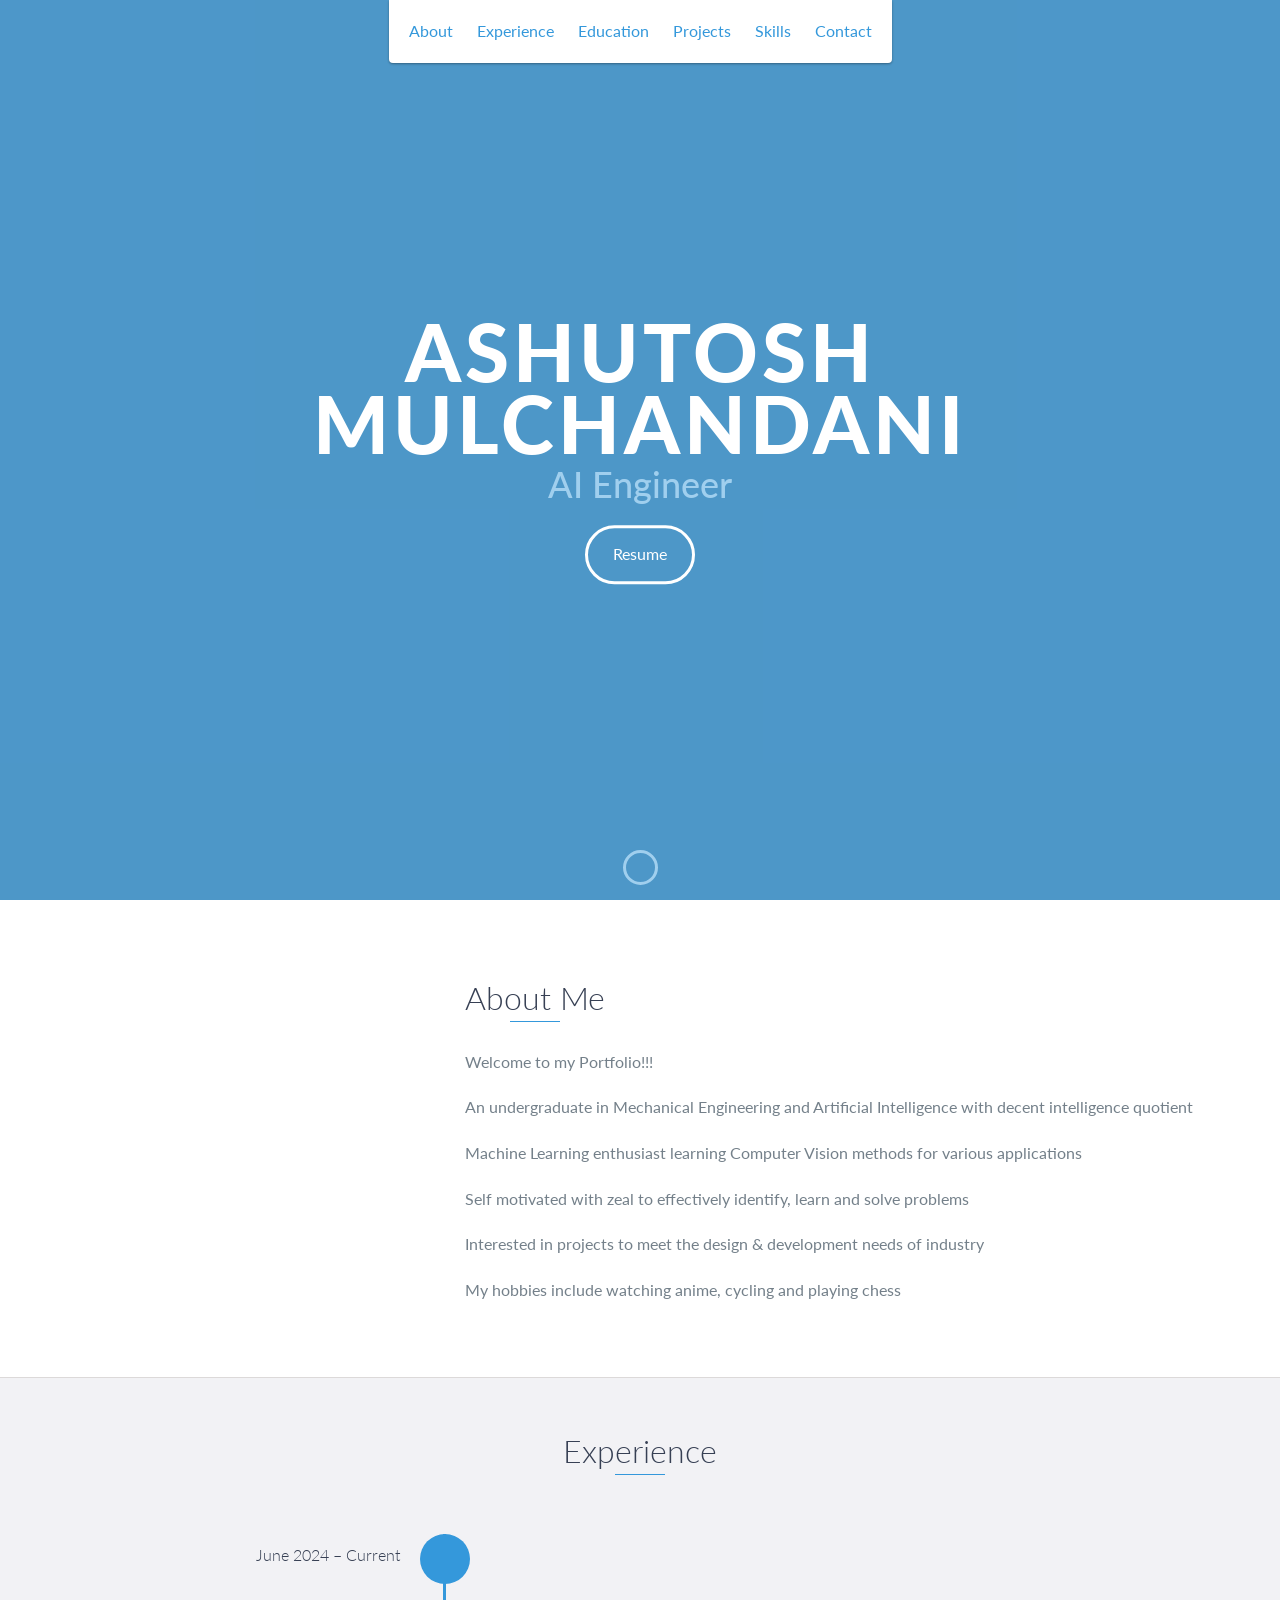
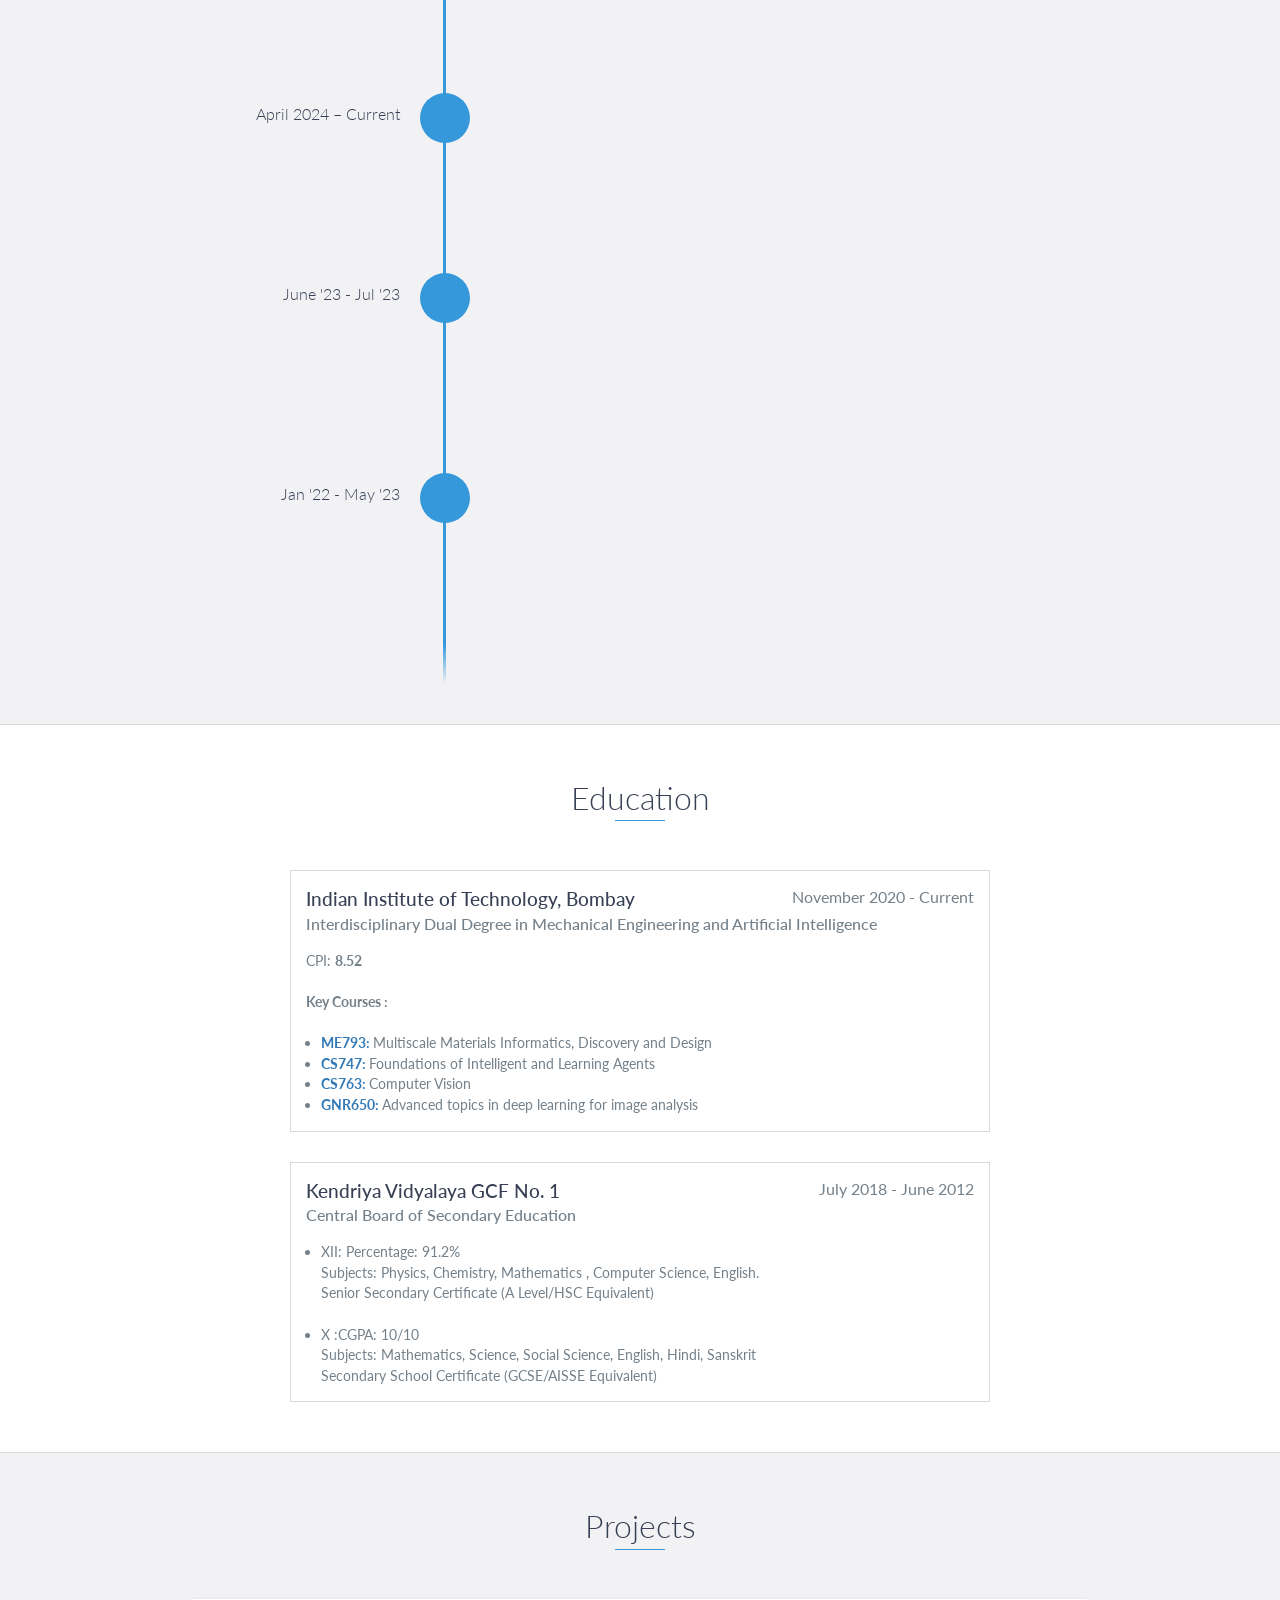
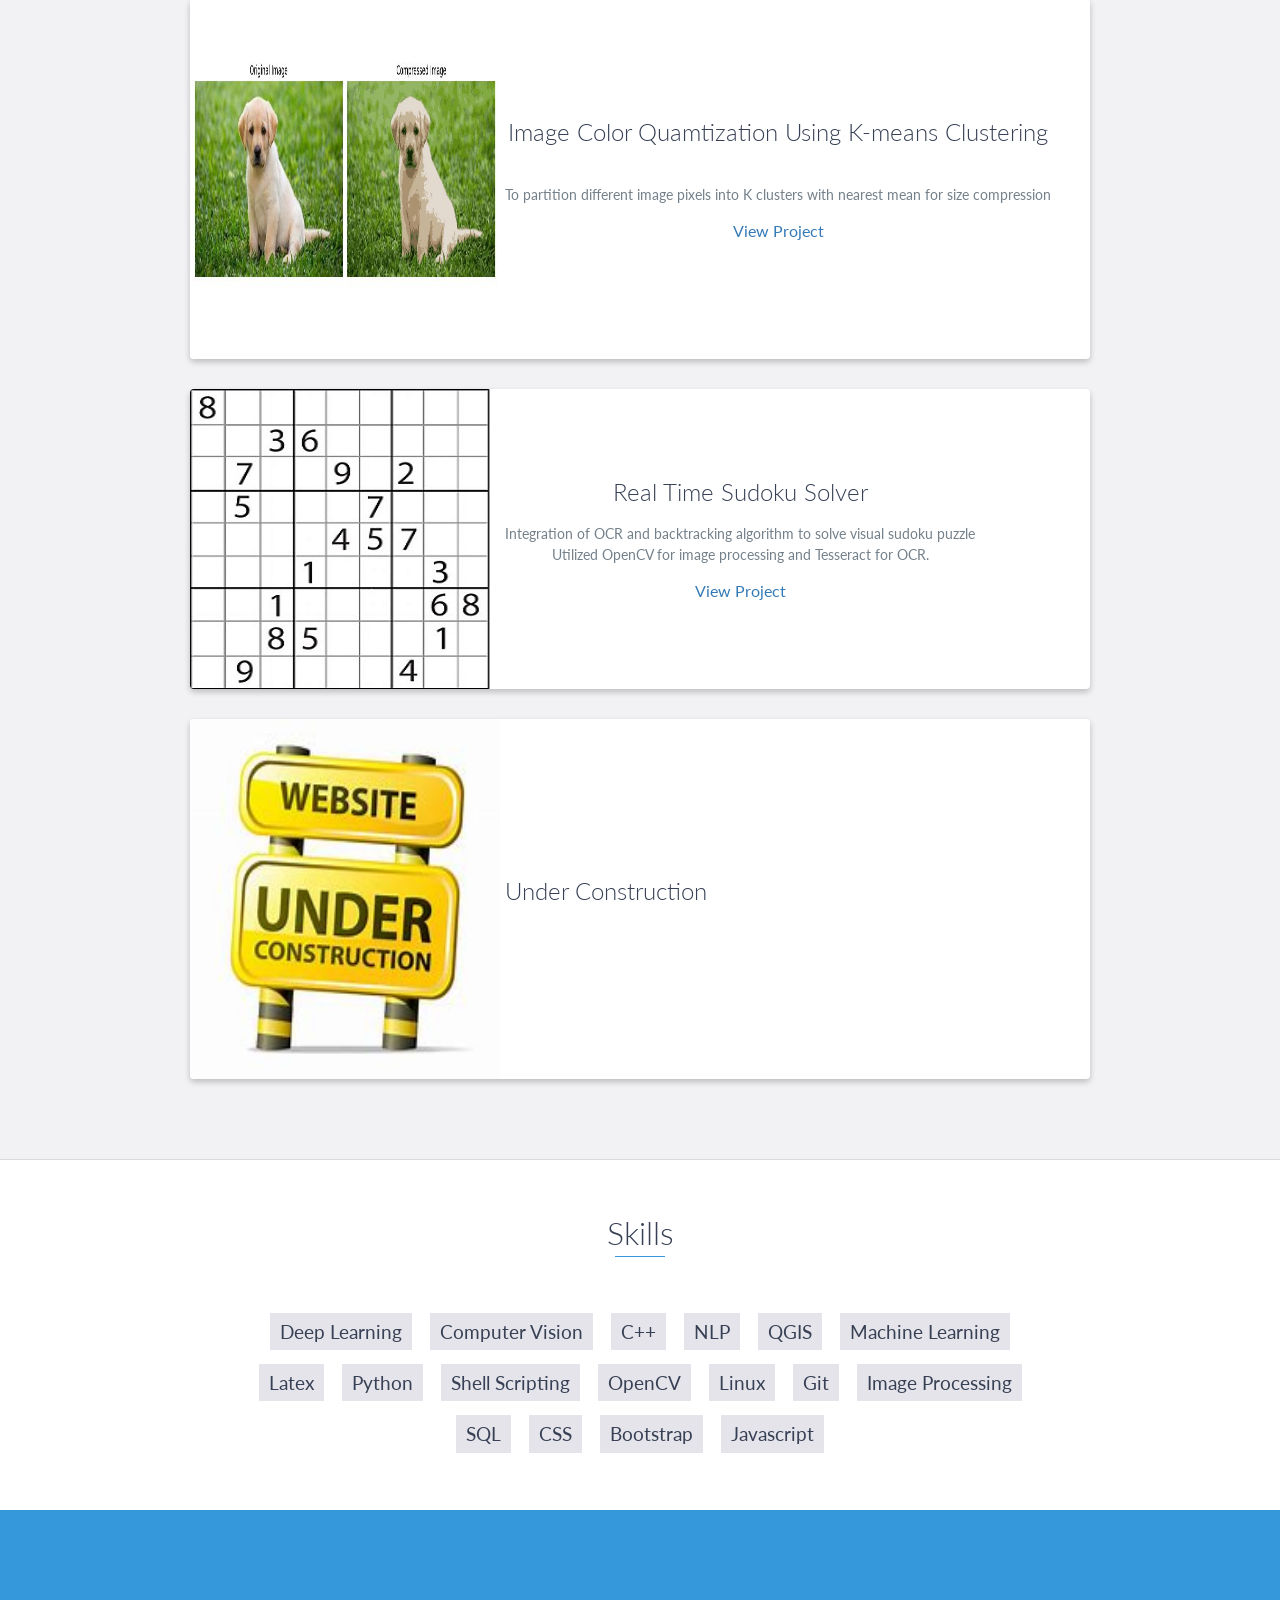
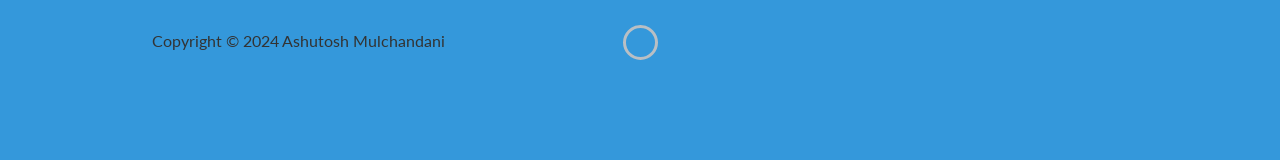
==== index.html @ a90f4eb0 "Updated profile template, added everything except projects" ====
<!DOCTYPE html>
<html class="no-js" lang="en">

<head>
    <meta charset="utf-8">
    <meta http-equiv="X-UA-Compatible" content="IE=edge">
    <meta name="viewport" content="width=device-width, initial-scale=1">
    <title>Ashutosh Mulchandan Portfolio</title>
	<link rel="shortcut icon" href="favicon.ico" type="image/x-icon">
	<link rel="icon" href="favicon.ico" type="image/x-icon">
    <link href="https://fonts.googleapis.com/css?family=Lato:300,400,700,900" rel="stylesheet">
    <link rel="stylesheet" href="libs/font-awesome/css/font-awesome.min.css">
	<link rel="stylesheet" href="https://unpkg.com/aos@next/dist/aos.css" />
    <link href="css/bootstrap.min.css" rel="stylesheet">
    <link href="css/styles.css" rel="stylesheet">
</head>

<body>
    <div id="mobile-menu-open" class="shadow-large">
        <i class="fa fa-bars" aria-hidden="true"></i>
    </div>
    <!-- End #mobile-menu-toggle -->
    <header>
        <div id="mobile-menu-close">
            <span>Close</span> <i class="fa fa-times" aria-hidden="true"></i>
        </div>
        <ul id="menu" class="shadow">
            <li>
                <a href="#about">About</a>
            </li>
            <li>
                <a href="#experience">Experience</a>
            </li>
            <li>
                <a href="#education">Education</a>
            </li>
            <li>
                <a href="#projects">Projects</a>
            </li>
            <li>
                <a href="#skills">Skills</a>
            </li>
            <li>
                <a href="#contact">Contact</a>
            </li>
        </ul>
    </header>
    <!-- End header -->

    <div id="lead">
        <div id="lead-content">
            <h1>Ashutosh<br>Mulchandani</h1>
            <h2>AI Engineer</h2>
            <a href="https://drive.google.com/file/d/1kAYxnzV7sV2OvKsxHO2WtuhXfaafy2a4/view?usp=drive_link" class="btn-rounded-white">Resume</a>
        </div>
        <!-- End #lead-content -->

        <div id="lead-overlay"></div>

        <div id="lead-down">
            <span>
                <i class="fa fa-chevron-down" aria-hidden="true"></i>
            </span>
        </div>
        <!-- End #lead-down -->
    </div>
    <!-- End #lead -->

    <div id="about">
        <div class="container">
            <!--div class="row"-->
				<div class="col-md-4" data-aos="flip-up" data-aos-duration="1500" >
					<img src="images/mypic.png" class="profile-pic" />
				</div>

				<div class="col-md-8">
					<h2  class="heading" data-aos="fade-right" data-aos-duration="1500">About Me</h2>
					<p data-aos="fade-left" data-aos-duration="1500">
            Welcome to my Portfolio!!! <br>
                <br>
						An undergraduate in Mechanical Engineering and Artificial Intelligence with decent intelligence quotient<br>
                <br>
						Machine Learning enthusiast learning Computer Vision methods for various applications <br>
                <br>
						Self motivated with zeal to effectively identify, learn and solve problems<br>
                <br>
						Interested in projects to meet the design & development needs of industry<br>
                <br>
                        My hobbies include watching anime, cycling and playing chess<br>        
					</p>
				</div>
			<!--/div-->
        </div>
    </div>
    <!-- End #about -->

    <div id="experience" class="background-alt">
        


        <h2 class="heading">Experience</h2>
        <div id="experience-timeline">
            <div data-aos="flip-down" data-aos-duration="1500" data-date="June 2024 – Current">
                <h3>IIT Bombay</h3>
                <h4>Research Assistant</h4>
                <p>
                    Institute Research Assistant to assist in edge research activities at IIT Bombay.
    
                    </p>
            </div>
  	     
         
            <div data-aos="flip-up" data-aos-duration="1500" data-date="April 2024 – Current">
                <h3>Terrastack</h3>
                <h4>Software Engineer</h4>
                <p>
                   - Developing software solutions for detection of crop presence and patterns using satellite imagery<br>
                   - Applying advanced data analytics and machine learning to enhance agricultural forecasting<br>
  			   </p>
            </div>
        
            

            <div data-aos="flip-up" data-aos-duration="1500" data-date="June '23 - Jul '23">
                <h3>Tata Steel</h3>
                <h4>Software Internship</h4>
                <p>
                    - Conducted research on real-time object detection models for PPE kit detection<br>
                    - Enhanced detection accuracy and speed on edge devices<br>
                    - Developed a user-friendly interface for real-time detection display<br>
                </p>
            </div>
            

            <div data-aos="flip-up" data-aos-duration="1500" data-date="Jan '22 - May '23">
                <h3>Team SHUNYA, IIT Bombay</h3>
                <h4>Automation Engineer</h4>
                <p>
                    - Secured 2nd position in US Solar Decathlon Competition 2023<br>
                    - Integrated IoT network for monitoring and controlling sensing units using Home Assistant<br>
                    - Developed automation systems to reduce hot water loss by 90%
                </p>
            </div>

        </div>
    </div>
    <!-- End #experience -->

    <div id="education">
        <h2 class="heading">Education</h2>
        <div data-aos="zoom-in-up" data-aos-duration="1500" class="education-block">
            <h3>Indian Institute of Technology, Bombay</h3>
            <span class="education-date">November 2020 - Current</span>
            <h4>Interdisciplinary Dual Degree in Mechanical Engineering and Artificial Intelligence</h4>
            <p>
                CPI: <strong>8.52</strong><br><br>
                <strong> Key Courses :</strong> <br><br>
                <ul>
                    <li>
                        <strong><a href="https://github.com/Scriea/ME793"> ME793: </a> </strong>    Multiscale Materials Informatics, Discovery and Design 
                        
                    </li>

                    <li>
                        <strong><a href="https://github.com/Scriea/CS747-ReinforcementLearning">CS747: </a> </strong>   Foundations of Intelligent and Learning Agents 
                        
                    </li>
                    <li>
                        <strong> <a href="https://github.com/Scriea/CS763-ComputerVision">CS763: </a></strong>  Computer Vision    
                    </li>

                    <li>
                        <strong> <a href="https://github.com/Scriea/GNR650">GNR650: </a></strong>   Advanced topics in deep learning for image analysis
                        
                    </li>
                    <!-- Add more courses as needed -->
                </ul>
            </p>
        </div>
        


        <div data-aos="zoom-in-up" data-aos-duration="1500" class="education-block">
            <h3>Kendriya Vidyalaya GCF No. 1</h3>
            <span class="education-date">July 2018 - June 2012</span>
            <h4>Central Board of Secondary Education</h4>
            <ul>
                <li>
                    XII: Percentage: 91.2% <br>
					Subjects: Physics, Chemistry, Mathematics , Computer Science, English. <br>
					Senior Secondary Certificate (A Level/HSC Equivalent)<br>
                </li>
                <br>
                <li>
                    X :CGPA: 10/10<br>
					Subjects: Mathematics, Science, Social Science, English, Hindi, Sanskrit<br>
					Secondary School Certificate (GCSE/AISSE Equivalent)<br>
                </li>
            </ul>
        </div>
        <!-- End .education-block -->
    </div>
    <!-- End #education -->

    <div id="projects" class="background-alt">
        <h2 class="heading">Projects</h2>
        <div class="container">
        <div class="row">
        
                
				<div data-aos="fade-left" data-aos-duration="1500" class="project shadow-large">
                    <div class="project-image">
                        <img src="images/Kmeans.png" style="width: 310px; height: 360px;" />
                    </div>

                    <div class="project-info">
                        <h3>Image Color Quamtization Using K-means Clustering</h3>
                        <p>
                          <br> To partition different image pixels into K clusters with nearest mean for size compression
                          </p>
                        <a href="https://github.com/Scriea/Mini-Projects/tree/main/Image_Compression_KMeans">View Project</a>
                    </div>
                    <!-- End .project-info -->
                </div>
                <!-- End .project -->

				<div data-aos="fade-right" data-aos-duration="1500" class="project shadow-large">
                    <div class="project-image">
                        <img src="images/sudoku.jpg" />
                    </div>

                    <div class="project-info">
                        <h3>Real Time Sudoku Solver</h3>
                        <p>
							Integration of OCR and backtracking algorithm to solve visual sudoku puzzle<br>
                            Utilized OpenCV for image processing and Tesseract for OCR.<br>
						</p>
                        <a href="https://github.com/Scriea/Mini-Projects/tree/main/Sudoku_Solver">View Project</a>
                    </div> 
                </div>
                <!-- End .project -->

                <div data-aos="fade-left" data-aos-duration="1500" class="project shadow-large">
                    <div class="project-image">
                        <img src="images/under_constructin.jpeg" style="width: 310px; height: 360px;" />
                    </div>

                    <div class="project-info">
                        <h3>Under Construction</h3>
                        
                    </div>
                    <!-- End .project-info -->
                </div>
                <!-- End .project -->



            </div>
        </div>
    </div>
    <!-- End #projects -->

    <div id="skills">
        <h2 class="heading">Skills</h2>
        <ul>
            <li data-aos="fade-down" data-aos-duration="1500">Deep Learning</li>
            <li data-aos="zoom-in-left" data-aos-duration="1500">Computer Vision</li>
            <li data-aos="zoom-out-right" data-aos-duration="1500">C++</li>
            <li data-aos="zoom-in" data-aos-duration="1500">NLP</li>
            <li data-aos="zoom-out-left" data-aos-duration="1500">QGIS</li>
            <li data-aos="zoom-out-up" data-aos-duration="1500">Machine Learning</li>
            <li data-aos="zoom-out-down" data-aos-duration="1500">Latex</li>
            <li data-aos="zoom-in-left" data-aos-duration="1500">Python</li>
            <li data-aos="fade-right" data-aos-duration="1500">Shell Scripting</li>
            <li data-aos="fade-up-left" data-aos-duration="1500">OpenCV</li>
            <li data-aos="zoom-out-right" data-aos-duration="1500">Linux</li>
            <li data-aos="zoom-out-up" data-aos-duration="1500">Git</li>
            <li data-aos="zoom-in-up" data-aos-duration="1500">Image Processing</li>
            <li data-aos="fade-down-right" data-aos-duration="1500">SQL</li>
            <li data-aos="fade-up-right" data-aos-duration="1500">CSS</li>
            <li data-aos="fade-left" data-aos-duration="1500">Bootstrap</li>
            <li data-aos="fade-down-left" data-aos-duration="1500">Javascript</li>
        </ul>
    </div>
    <!-- End #skills -->

    <div id="contact">
    <footer>
        <div class="container">
            <div class="row">
                <div class="col-sm-5 copyright">
                    <p>
                        Copyright &copy; 2024 Ashutosh Mulchandani
                    </p>
                </div>
                <div class="col-sm-2 top">
                    <span id="to-top">
                        <i class="fa fa-chevron-up" aria-hidden="true"></i>
                    </span>
                </div>
                <div class="col-sm-5 social">
                    <ul>
                        <li>
                            <a href="https://github.com/Scriea" target="_blank"><i class="fa fa-github" aria-hidden="true"></i></a>
                        </li>
                        <li>
                            <a href="https://www.instagram.com/screa_7/" target="_blank"><i class="fa fa-instagram" aria-hidden="true"></i></a>
                        </li>
                        <li>
                            <a href="https://www.linkedin.com/in/ashutoshmulchandani/" target="_blank"><i class="fa fa-linkedin" aria-hidden="true"></i></a>
                        </li>
                        <!-- Removed facebook     -->
                        <!-- <li>
                            <a href="https://www.facebook.com/ashutosh_mulchandani" target="_blank"><i class="fa fa-facebook" aria-hidden="true"></i></a>
                        </li> -->
                        <li>
                            <a href="https://twitter.com/Screa__" target="_blank"><i class="fa fa-twitter" aria-hidden="true"></i></a>
                        </li>
                    </ul>
                </div>
            </div>
        </div>
    </footer>
    <!-- End footer -->

    <script src="https://ajax.googleapis.com/ajax/libs/jquery/1.12.4/jquery.min.js"></script>
    <script src="js/scripts.min.js"></script>
	<script src="https://unpkg.com/aos@next/dist/aos.js"></script>
	<script>
		AOS.init();
	</script>
</body>

</html>
---- css/styles.css ----
/*!
    Description: This file contains all the styles associated with the page
    that don't come from third party libraries. This file gets compiled using
    Gulp and send to the /css folder which is then loaded on the page.
*/


body{font-family:'Lato', sans-serif;font-size:16px}
body.active{overflow:hidden;z-index:-1}.no-js 
#experience-timeline>div{background:#fff;padding:10px;margin-bottom:10px;border:1px solid #dcd9d9}.no-js 
#experience-timeline>div h3{font-size:1.5em;font-weight:300;color:#374054;display:inline-block;margin:0}.no-js 
#experience-timeline>div h4{font-size:1.2em;font-weight:300;color:#7e8890;margin:0 0 15px 0}.no-js 
#experience-timeline>div p{color:#74808a;font-size:0.9em;margin:0}.no-js 
#experience-timeline:before,.no-js 
#experience-timeline:after{content:none}@keyframes dropHeader{0%{transform:translateY(-100%)}100%{transform:translateY(0)}}header{position:absolute;top:0;left:0;right:0;text-align:center;z-index:10;animation-name:dropHeader;animation-iteration-count:1;animation-timing-function:ease;animation-duration:0.75s}header ul{display:inline-block;background:#fff;text-align:center;padding:10px;margin:0;border-bottom-right-radius:4px;border-bottom-left-radius:4px}header li{display:inline-block}header a{display:block;color:#3498db;padding:10px}header a:hover{color:#217dbb;text-decoration:none;background:#eee;border-radius:4px}header a:focus{color:#3498db;text-decoration:none}header.active{display:block}header.sticky{position:fixed;z-index:999}#menu.active{display:block}#mobile-menu-open{display:none;cursor:pointer;position:fixed;right:15px;top:10px;color:#3498db;font-size:1.5em;z-index:20;padding:0 7px;border-radius:4px;background:#fff}
#mobile-menu-close{display:none;text-align:right;width:100%;background:#fff;font-size:1.5em;padding-right:15px;padding-top:10px;cursor:pointer;color:#3498db}
#mobile-menu-close span{font-size:0.5em;text-transform:uppercase}
#mobile-menu-close i{vertical-align:middle}footer{padding:50px 0}.copyright{padding-top:20px}.copyright p{margin:0;color:#74808a}.top{text-align:center}.top span{cursor:pointer;display:block;margin:15px auto 0 auto;width:35px;height:35px;border-radius:50%;border:3px solid #b9bfc4;text-align:center}.top i{color:#74808a}.social{text-align:right}.social ul{margin:5px 0 0 0;padding:0}.social li{display:inline-block;font-size:1.25em;list-style:none}.social a{display:block;color:#74808a;padding:10px}.social a:hover{color:#3498db}.btn-rounded-white{display:inline-block;color:#fff;padding:15px 25px;border:3px solid #fff;border-radius:30px;transition:.5s ease all}.btn-rounded-white:hover{color:#3498db;background:#fff;text-decoration:none}.shadow{box-shadow:0 1px 3px rgba(0,0,0,0.12),0 1px 2px rgba(0,0,0,0.24)}.shadow-large{box-shadow:0 3px 6px rgba(0,0,0,0.08),0 3px 6px rgba(0,0,0,0.15)}.heading{position:relative;display:inline-block;font-size:2em;font-weight:300;margin:0 0 30px 0}.heading:after{position:absolute;content:'';top:100%;height:1px;width:50px;left:0;right:0;margin:0 auto;background:#3498db}.background-alt{background:#f2f2f5}
#lead{position:relative;height:100vh;min-height:500px;max-height:1080px;background:url(../images/lead-bg.jpg);background-size:cover;padding:15px;overflow:hidden}
#lead-content{position:absolute;z-index:10;top:50%;left:50%;transform:translate(-50%, -50%);text-align:center}
#lead-content h1,#lead-content h2{margin:0}
#lead-content h1{color:#fff;font-weight:900;font-size:5em;text-transform:uppercase;letter-spacing:0.05em;line-height:0.9em}
#lead-content h2{color:#a0cfee;font-weight:500;font-size:2.25em;margin-bottom:15px}
#lead-overlay{position:absolute;height:100%;width:100%;top:0;right:0;bottom:0;left:0;background:rgba(33,125,187,0.8);z-index:1}
#lead-down{position:absolute;left:0;right:0;width:100%;text-align:center;z-index:10;bottom:15px;color:#fff}
#lead-down span{cursor:pointer;display:block;margin:0 auto;width:35px;height:35px;border-radius:50%;border:3px solid #a0cfee;text-align:center}
#lead-down i{animation:pulsate 1.5s ease;animation-iteration-count:infinite;padding-top:5px}@keyframes pulsate{0%{transform:scale(1, 1)}50%{transform:scale(1.2, 1.2)}100%{transform:scale(1, 1)}}
#about{padding:75px 15px;border-bottom:1px solid #dcd9d9}#about h2{color:#374054}#about p{color:#74808a;margin:0}
#experience{padding:50px 15px;text-align:center;border-bottom:1px solid #dcd9d9}
#experience h2{color:#374054}#experience-timeline{margin:30px auto 0 auto;position:relative;max-width:1000px}
#experience-timeline:before{position:absolute;content:'';top:0;bottom:0;left:303px;right:auto;height:100%;width:3px;background:#3498db;z-index:0}
#experience-timeline:after{position:absolute;content:'';width:3px;height:40px;background:#3498db;background:linear-gradient(to bottom, #3498db, rgba(52,152,219,0));top:100%;left:303px}.vtimeline-content{margin-left:350px;background:#fff;border:1px solid #e6e6e6;padding:15px;border-radius:3px;text-align:left}.vtimeline-content h3{font-size:1.5em;font-weight:300;color:#374054;display:inline-block;margin:0}.vtimeline-content h4{font-size:1.2em;font-weight:300;color:#7e8890;margin:0 0 15px 0}.vtimeline-content p{color:#74808a;font-size:0.9em;margin:0}.vtimeline-point{position:relative;display:block;vertical-align:top;margin-bottom:30px}.vtimeline-icon{position:relative;color:#fff;width:50px;height:50px;background:#3498db;border-radius:50%;float:left;z-index:99;margin-left:280px}.vtimeline-icon i{display:block;font-size:2em;margin-top:10px}.vtimeline-date{width:260px;text-align:right;position:absolute;left:0;top:10px;font-weight:300;color:#374054}
#education{padding:50px 15px 20px 15px;border-bottom:1px solid #dcd9d9;text-align:center}#education h2{color:#374054;margin-bottom:50px}.education-block{max-width:700px;margin:0 auto 30px auto;padding:15px;border:1px solid #dcd9d9;text-align:left}.education-block h3{font-weight:500;float:left;margin:0;color:#374054}.education-block span{color:#74808a;float:right}.education-block h4{color:#74808a;clear:both;font-weight:500;margin:0 0 15px 0}.education-block p,.education-block ul{margin:0;color:#74808a;font-size:0.9em}.education-block ul{padding:0 0 0 15px}#projects{padding:50px 15px;border-bottom:1px solid #dcd9d9;text-align:center}#projects h2{color:#374054;margin-bottom:50px}.project{position:relative;max-width:900px;margin:0 auto 30px auto;overflow:hidden;background:#fff;border-radius:4px}.project-image{float:left}.project-info{position:absolute;top:50%;transform:translateY(-50%);margin-left:300px;padding:15px}.project-info h3{font-size:1.5em;font-weight:300;color:#374054;margin:0 0 15px 0}.project-info p{color:#74808a;margin:0 0 15px 0;font-size:0.9em}.no-image .project-info{position:relative;margin:0;padding:30px 15px;transform:none}#more-projects{display:none}#skills{padding:50px 15px;text-align:center; color: #3498db;}#skills h2{color:#374054;margin-bottom:50px}#skills ul{display:block;margin:0 auto;padding:0;max-width:800px}#skills li{display:inline-block;margin:7px;padding:5px 10px;color:#374054;background:#e4e4ea;list-style:none;cursor:default;font-size:1.2em}#contact{padding:50px 15px;background:#3498db;text-align:center}.optional-section{padding:50px 15px;text-align:center;border-top:1px solid #dcd9d9}.optional-section h2{color:#374054}.optional-section-block{max-width:700px;margin:0 auto 30px auto;padding:15px;border:1px solid #dcd9d9;background:#fff;text-align:left}.optional-section-block h3{font-weight:500;margin:0 0 15px 0;color:#374054}.optional-section-block h4{color:#74808a;clear:both;font-weight:500;margin:0 0 15px 0}.optional-section-block p,.optional-section-block ul{margin:0 0 15px 0;color:#74808a;font-size:0.9em}.optional-section-block ul{padding:0 0 0 15px}@media only screen and (max-width: 750px){#experience-timeline:before,#experience-timeline:after{left:23px}.vtimeline-date{width:auto;text-align:left;position:relative;margin-bottom:15px;display:block;margin-left:70px}.vtimeline-icon{margin-left:0}.vtimeline-content{margin-left:70px}}@media only screen and (max-width: 992px){#lead{height:auto;min-height:auto;max-height:auto;padding:100px 15px}#lead-content{position:relative;transform:none;left:auto;top:auto}#lead-content h1{font-size:3em}#lead-content h2{font-size:1.75em}#about{text-align:center}#about p{text-align:left}}@media only screen and (max-width: 768px){header{position:fixed;display:none;z-index:999;animation:none;bottom:0;height:100%}#mobile-menu-open,#mobile-menu-close{display:block}#menu{height:100%;overflow-y:auto;box-shadow:none;border-radius:0;width:100%}#menu li{display:block;margin-bottom:10px}#lead-content h1{font-size:2em}#lead-content h2{font-size:1.3em}#lead-content a{padding:10px 20px}#lead-down{display:none}.education-block h3,.education-block span{float:none}.project-image{display:none}.project-info{position:relative;margin:0;padding:30px 15px;top:auto;transform:none}footer{text-align:center}.social{text-align:center}}@media only screen and (max-width: 480px){#lead-content h1{font-size:1.5em}#lead-content h2{font-size:1em}#lead-content a{font-size:0.9em;padding:5px 10px}}
#contact footer .copyright p {
    color: #333; 
}
#contact footer .social ul li a {
    color: #333; /* Change color to your desired color */
    font-size: 20px; /* Optional: Adjust font size if needed */
}

/* Hover effect for icons (Optional) */
#contact footer .social ul li a:hover {
    color: #f1f1f1; /* Change color on hover */
}
.profile-pic {
    width: 250px; /* Adjust the width as needed */
    height:250px; /* Adjust the height as needed */
    object-fit: cover;
    border-radius: 50%; /* Makes the image circular */
    display: block;
    margin: 0 auto; /* Centers the image if needed */
}
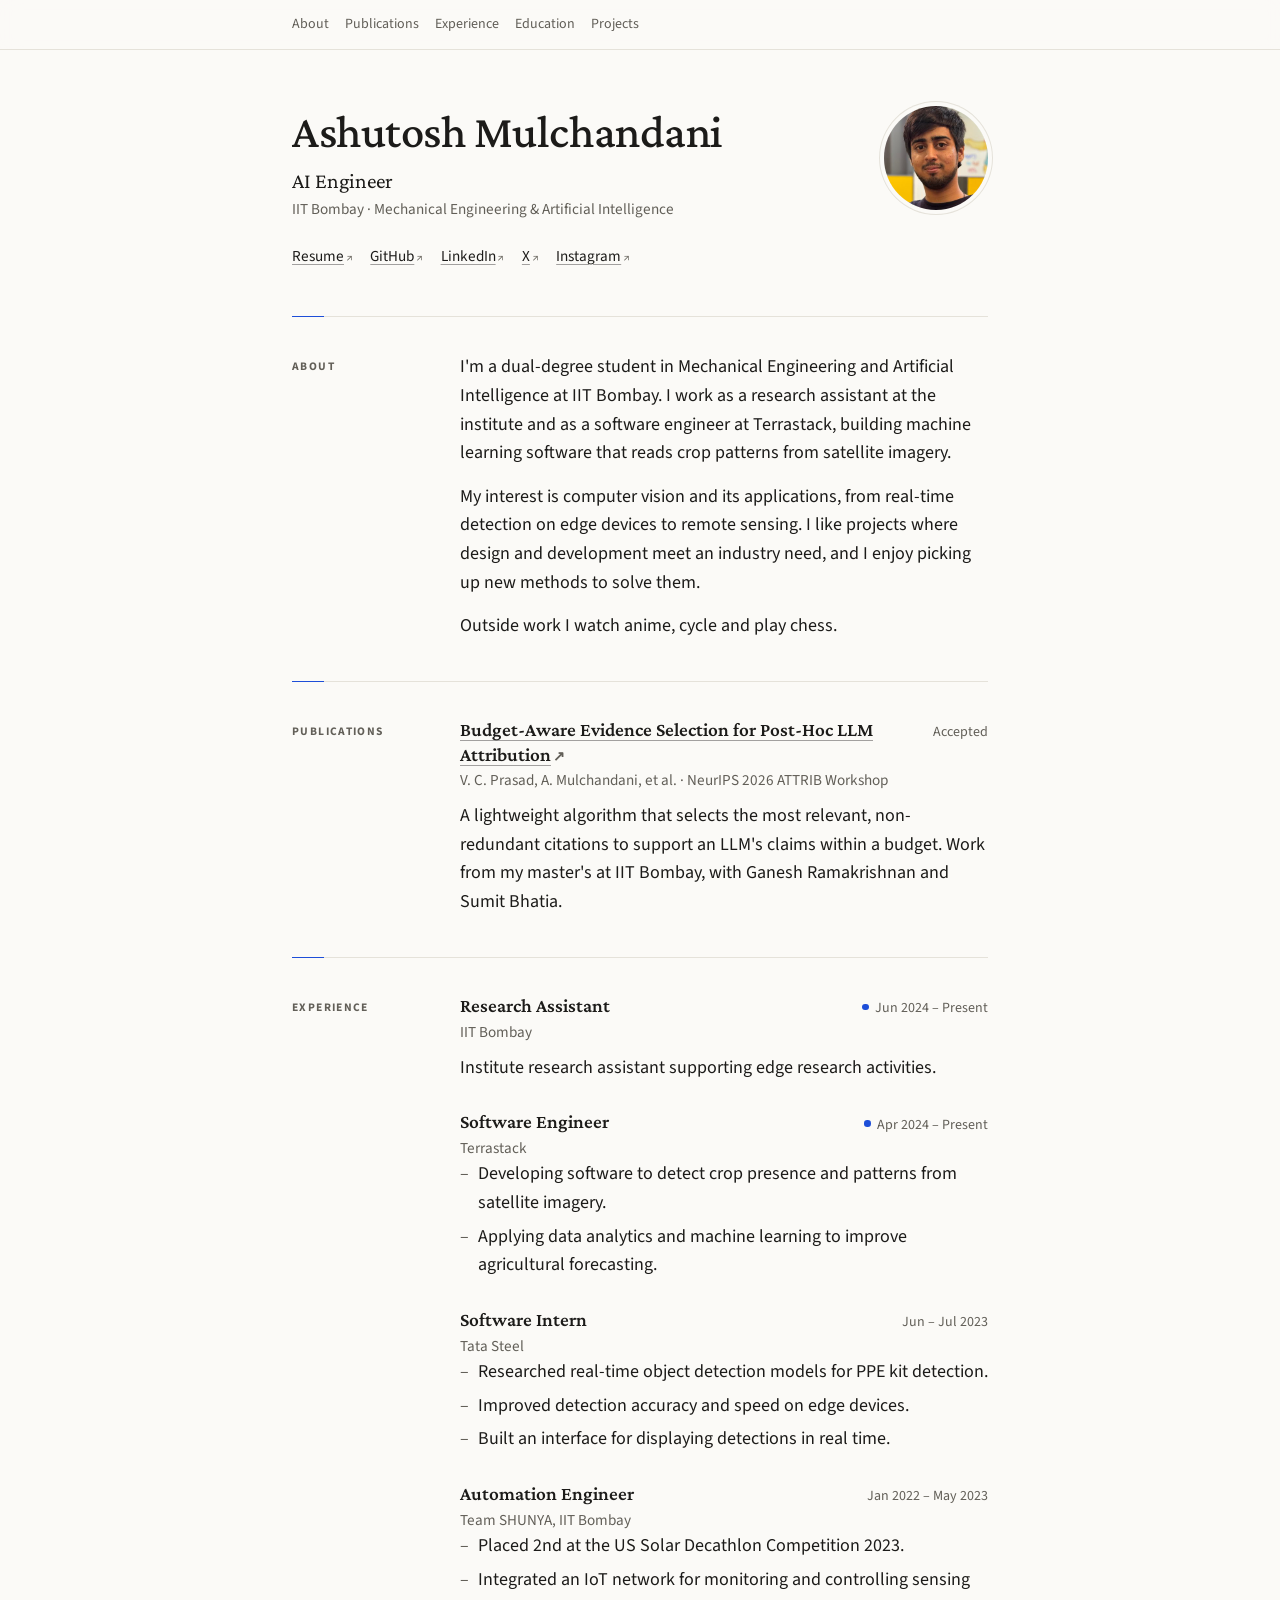
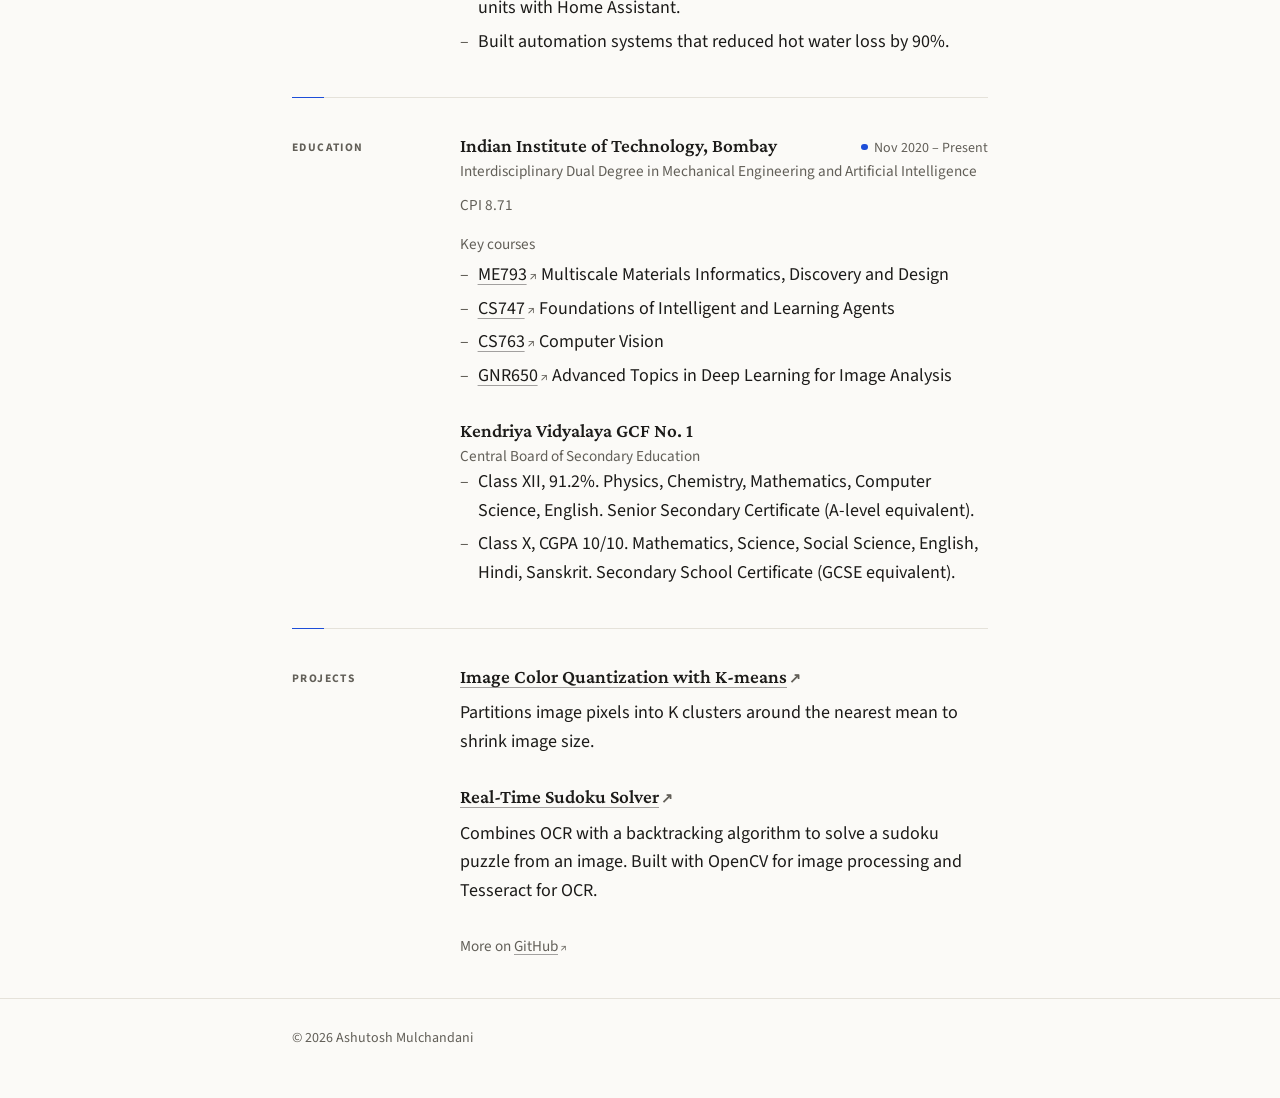
==== commit 1e7075bd: "Redesign profile as minimal academic page Replace the Bootstrap/jQuery/AOS template with a single st" ====
--- a/index.html
+++ b/index.html
@@ -1,334 +1,331 @@
-<!DOCTYPE html>
-<html class="no-js" lang="en">
-
-<head>
-    <meta charset="utf-8">
-    <meta http-equiv="X-UA-Compatible" content="IE=edge">
-    <meta name="viewport" content="width=device-width, initial-scale=1">
-    <title>Ashutosh Mulchandan Portfolio</title>
-	<link rel="shortcut icon" href="favicon.ico" type="image/x-icon">
-	<link rel="icon" href="favicon.ico" type="image/x-icon">
-    <link href="https://fonts.googleapis.com/css?family=Lato:300,400,700,900" rel="stylesheet">
-    <link rel="stylesheet" href="libs/font-awesome/css/font-awesome.min.css">
-	<link rel="stylesheet" href="https://unpkg.com/aos@next/dist/aos.css" />
-    <link href="css/bootstrap.min.css" rel="stylesheet">
-    <link href="css/styles.css" rel="stylesheet">
-</head>
-
-<body>
-    <div id="mobile-menu-open" class="shadow-large">
-        <i class="fa fa-bars" aria-hidden="true"></i>
-    </div>
-    <!-- End #mobile-menu-toggle -->
-    <header>
-        <div id="mobile-menu-close">
-            <span>Close</span> <i class="fa fa-times" aria-hidden="true"></i>
-        </div>
-        <ul id="menu" class="shadow">
-            <li>
-                <a href="#about">About</a>
-            </li>
-            <li>
-                <a href="#experience">Experience</a>
-            </li>
-            <li>
-                <a href="#education">Education</a>
-            </li>
-            <li>
-                <a href="#projects">Projects</a>
-            </li>
-            <li>
-                <a href="#skills">Skills</a>
-            </li>
-            <li>
-                <a href="#contact">Contact</a>
-            </li>
-        </ul>
-    </header>
-    <!-- End header -->
-
-    <div id="lead">
-        <div id="lead-content">
-            <h1>Ashutosh<br>Mulchandani</h1>
-            <h2>AI Engineer</h2>
-            <a href="https://drive.google.com/file/d/1kAYxnzV7sV2OvKsxHO2WtuhXfaafy2a4/view?usp=drive_link" class="btn-rounded-white">Resume</a>
-        </div>
-        <!-- End #lead-content -->
-
-        <div id="lead-overlay"></div>
-
-        <div id="lead-down">
-            <span>
-                <i class="fa fa-chevron-down" aria-hidden="true"></i>
-            </span>
-        </div>
-        <!-- End #lead-down -->
-    </div>
-    <!-- End #lead -->
-
-    <div id="about">
-        <div class="container">
-            <!--div class="row"-->
-				<div class="col-md-4" data-aos="flip-up" data-aos-duration="1500" >
-					<img src="images/mypic.png" class="profile-pic" />
-				</div>
-
-				<div class="col-md-8">
-					<h2  class="heading" data-aos="fade-right" data-aos-duration="1500">About Me</h2>
-					<p data-aos="fade-left" data-aos-duration="1500">
-            Welcome to my Portfolio!!! <br>
-                <br>
-						An undergraduate in Mechanical Engineering and Artificial Intelligence with decent intelligence quotient<br>
-                <br>
-						Machine Learning enthusiast learning Computer Vision methods for various applications <br>
-                <br>
-						Self motivated with zeal to effectively identify, learn and solve problems<br>
-                <br>
-						Interested in projects to meet the design & development needs of industry<br>
-                <br>
-                        My hobbies include watching anime, cycling and playing chess<br>        
-					</p>
-				</div>
-			<!--/div-->
-        </div>
-    </div>
-    <!-- End #about -->
-
-    <div id="experience" class="background-alt">
-        
-
-
-        <h2 class="heading">Experience</h2>
-        <div id="experience-timeline">
-            <div data-aos="flip-down" data-aos-duration="1500" data-date="June 2024 – Current">
-                <h3>IIT Bombay</h3>
-                <h4>Research Assistant</h4>
-                <p>
-                    Institute Research Assistant to assist in edge research activities at IIT Bombay.
-    
-                    </p>
-            </div>
-  	     
-         
-            <div data-aos="flip-up" data-aos-duration="1500" data-date="April 2024 – Current">
-                <h3>Terrastack</h3>
-                <h4>Software Engineer</h4>
-                <p>
-                   - Developing software solutions for detection of crop presence and patterns using satellite imagery<br>
-                   - Applying advanced data analytics and machine learning to enhance agricultural forecasting<br>
-  			   </p>
-            </div>
-        
-            
-
-            <div data-aos="flip-up" data-aos-duration="1500" data-date="June '23 - Jul '23">
-                <h3>Tata Steel</h3>
-                <h4>Software Internship</h4>
-                <p>
-                    - Conducted research on real-time object detection models for PPE kit detection<br>
-                    - Enhanced detection accuracy and speed on edge devices<br>
-                    - Developed a user-friendly interface for real-time detection display<br>
-                </p>
-            </div>
-            
-
-            <div data-aos="flip-up" data-aos-duration="1500" data-date="Jan '22 - May '23">
-                <h3>Team SHUNYA, IIT Bombay</h3>
-                <h4>Automation Engineer</h4>
-                <p>
-                    - Secured 2nd position in US Solar Decathlon Competition 2023<br>
-                    - Integrated IoT network for monitoring and controlling sensing units using Home Assistant<br>
-                    - Developed automation systems to reduce hot water loss by 90%
-                </p>
-            </div>
-
-        </div>
-    </div>
-    <!-- End #experience -->
-
-    <div id="education">
-        <h2 class="heading">Education</h2>
-        <div data-aos="zoom-in-up" data-aos-duration="1500" class="education-block">
-            <h3>Indian Institute of Technology, Bombay</h3>
-            <span class="education-date">November 2020 - Current</span>
-            <h4>Interdisciplinary Dual Degree in Mechanical Engineering and Artificial Intelligence</h4>
-            <p>
-                CPI: <strong>8.52</strong><br><br>
-                <strong> Key Courses :</strong> <br><br>
-                <ul>
-                    <li>
-                        <strong><a href="https://github.com/Scriea/ME793"> ME793: </a> </strong>    Multiscale Materials Informatics, Discovery and Design 
-                        
-                    </li>
-
-                    <li>
-                        <strong><a href="https://github.com/Scriea/CS747-ReinforcementLearning">CS747: </a> </strong>   Foundations of Intelligent and Learning Agents 
-                        
-                    </li>
-                    <li>
-                        <strong> <a href="https://github.com/Scriea/CS763-ComputerVision">CS763: </a></strong>  Computer Vision    
-                    </li>
-
-                    <li>
-                        <strong> <a href="https://github.com/Scriea/GNR650">GNR650: </a></strong>   Advanced topics in deep learning for image analysis
-                        
-                    </li>
-                    <!-- Add more courses as needed -->
-                </ul>
-            </p>
-        </div>
-        
-
-
-        <div data-aos="zoom-in-up" data-aos-duration="1500" class="education-block">
-            <h3>Kendriya Vidyalaya GCF No. 1</h3>
-            <span class="education-date">July 2018 - June 2012</span>
-            <h4>Central Board of Secondary Education</h4>
-            <ul>
-                <li>
-                    XII: Percentage: 91.2% <br>
-					Subjects: Physics, Chemistry, Mathematics , Computer Science, English. <br>
-					Senior Secondary Certificate (A Level/HSC Equivalent)<br>
-                </li>
-                <br>
-                <li>
-                    X :CGPA: 10/10<br>
-					Subjects: Mathematics, Science, Social Science, English, Hindi, Sanskrit<br>
-					Secondary School Certificate (GCSE/AISSE Equivalent)<br>
-                </li>
-            </ul>
-        </div>
-        <!-- End .education-block -->
-    </div>
-    <!-- End #education -->
-
-    <div id="projects" class="background-alt">
-        <h2 class="heading">Projects</h2>
-        <div class="container">
-        <div class="row">
-        
-                
-				<div data-aos="fade-left" data-aos-duration="1500" class="project shadow-large">
-                    <div class="project-image">
-                        <img src="images/Kmeans.png" style="width: 310px; height: 360px;" />
-                    </div>
-
-                    <div class="project-info">
-                        <h3>Image Color Quamtization Using K-means Clustering</h3>
-                        <p>
-                          <br> To partition different image pixels into K clusters with nearest mean for size compression
-                          </p>
-                        <a href="https://github.com/Scriea/Mini-Projects/tree/main/Image_Compression_KMeans">View Project</a>
-                    </div>
-                    <!-- End .project-info -->
-                </div>
-                <!-- End .project -->
-
-				<div data-aos="fade-right" data-aos-duration="1500" class="project shadow-large">
-                    <div class="project-image">
-                        <img src="images/sudoku.jpg" />
-                    </div>
-
-                    <div class="project-info">
-                        <h3>Real Time Sudoku Solver</h3>
-                        <p>
-							Integration of OCR and backtracking algorithm to solve visual sudoku puzzle<br>
-                            Utilized OpenCV for image processing and Tesseract for OCR.<br>
-						</p>
-                        <a href="https://github.com/Scriea/Mini-Projects/tree/main/Sudoku_Solver">View Project</a>
-                    </div> 
-                </div>
-                <!-- End .project -->
-
-                <div data-aos="fade-left" data-aos-duration="1500" class="project shadow-large">
-                    <div class="project-image">
-                        <img src="images/under_constructin.jpeg" style="width: 310px; height: 360px;" />
-                    </div>
-
-                    <div class="project-info">
-                        <h3>Under Construction</h3>
-                        
-                    </div>
-                    <!-- End .project-info -->
-                </div>
-                <!-- End .project -->
-
-
-
-            </div>
-        </div>
-    </div>
-    <!-- End #projects -->
-
-    <div id="skills">
-        <h2 class="heading">Skills</h2>
-        <ul>
-            <li data-aos="fade-down" data-aos-duration="1500">Deep Learning</li>
-            <li data-aos="zoom-in-left" data-aos-duration="1500">Computer Vision</li>
-            <li data-aos="zoom-out-right" data-aos-duration="1500">C++</li>
-            <li data-aos="zoom-in" data-aos-duration="1500">NLP</li>
-            <li data-aos="zoom-out-left" data-aos-duration="1500">QGIS</li>
-            <li data-aos="zoom-out-up" data-aos-duration="1500">Machine Learning</li>
-            <li data-aos="zoom-out-down" data-aos-duration="1500">Latex</li>
-            <li data-aos="zoom-in-left" data-aos-duration="1500">Python</li>
-            <li data-aos="fade-right" data-aos-duration="1500">Shell Scripting</li>
-            <li data-aos="fade-up-left" data-aos-duration="1500">OpenCV</li>
-            <li data-aos="zoom-out-right" data-aos-duration="1500">Linux</li>
-            <li data-aos="zoom-out-up" data-aos-duration="1500">Git</li>
-            <li data-aos="zoom-in-up" data-aos-duration="1500">Image Processing</li>
-            <li data-aos="fade-down-right" data-aos-duration="1500">SQL</li>
-            <li data-aos="fade-up-right" data-aos-duration="1500">CSS</li>
-            <li data-aos="fade-left" data-aos-duration="1500">Bootstrap</li>
-            <li data-aos="fade-down-left" data-aos-duration="1500">Javascript</li>
-        </ul>
-    </div>
-    <!-- End #skills -->
-
-    <div id="contact">
-    <footer>
-        <div class="container">
-            <div class="row">
-                <div class="col-sm-5 copyright">
-                    <p>
-                        Copyright &copy; 2024 Ashutosh Mulchandani
-                    </p>
-                </div>
-                <div class="col-sm-2 top">
-                    <span id="to-top">
-                        <i class="fa fa-chevron-up" aria-hidden="true"></i>
-                    </span>
-                </div>
-                <div class="col-sm-5 social">
-                    <ul>
-                        <li>
-                            <a href="https://github.com/Scriea" target="_blank"><i class="fa fa-github" aria-hidden="true"></i></a>
-                        </li>
-                        <li>
-                            <a href="https://www.instagram.com/screa_7/" target="_blank"><i class="fa fa-instagram" aria-hidden="true"></i></a>
-                        </li>
-                        <li>
-                            <a href="https://www.linkedin.com/in/ashutoshmulchandani/" target="_blank"><i class="fa fa-linkedin" aria-hidden="true"></i></a>
-                        </li>
-                        <!-- Removed facebook     -->
-                        <!-- <li>
-                            <a href="https://www.facebook.com/ashutosh_mulchandani" target="_blank"><i class="fa fa-facebook" aria-hidden="true"></i></a>
-                        </li> -->
-                        <li>
-                            <a href="https://twitter.com/Screa__" target="_blank"><i class="fa fa-twitter" aria-hidden="true"></i></a>
-                        </li>
-                    </ul>
-                </div>
-            </div>
-        </div>
-    </footer>
-    <!-- End footer -->
-
-    <script src="https://ajax.googleapis.com/ajax/libs/jquery/1.12.4/jquery.min.js"></script>
-    <script src="js/scripts.min.js"></script>
-	<script src="https://unpkg.com/aos@next/dist/aos.js"></script>
-	<script>
-		AOS.init();
-	</script>
-</body>
-
-</html>
+<!DOCTYPE html>
+<html lang="en">
+
+<head>
+    <meta charset="utf-8">
+    <meta name="viewport" content="width=device-width, initial-scale=1">
+    <title>Ashutosh Mulchandani · AI Engineer</title>
+    <meta name="description" content="Ashutosh Mulchandani, AI engineer and dual-degree student in Mechanical Engineering and Artificial Intelligence at IIT Bombay. Computer vision and machine learning.">
+    <meta name="theme-color" content="#fbfaf7">
+    <link rel="icon" href="data:image/svg+xml,%3Csvg xmlns='http://www.w3.org/2000/svg' viewBox='0 0 32 32'%3E%3Crect width='32' height='32' rx='7' fill='%231d4ed8'/%3E%3Ctext x='16' y='23' font-family='Georgia,serif' font-size='21' font-weight='700' text-anchor='middle' fill='%23fff'%3EA%3C/text%3E%3C/svg%3E">
+    <link rel="preconnect" href="https://fonts.googleapis.com">
+    <link rel="preconnect" href="https://fonts.gstatic.com" crossorigin>
+    <link href="https://fonts.googleapis.com/css2?family=Crimson+Pro:wght@400;500;600&family=Source+Sans+3:wght@400;600;700&display=swap" rel="stylesheet">
+    <style>
+        :root {
+            --bg: #fbfaf7;
+            --ink: #1c1b19;
+            --muted: #625f58;
+            --rule: #e5e2da;
+            --accent: #1d4ed8;
+            --serif: "Crimson Pro", Georgia, serif;
+            --sans: "Source Sans 3", system-ui, sans-serif;
+            color-scheme: light;
+        }
+
+        * { box-sizing: border-box; }
+
+        html { scroll-padding-top: 4rem; }
+        @media (prefers-reduced-motion: no-preference) { html { scroll-behavior: smooth; } }
+
+        body {
+            margin: 0;
+            background: var(--bg);
+            color: var(--ink);
+            font: 1.125rem/1.6 var(--sans);
+            -webkit-font-smoothing: antialiased;
+            text-rendering: optimizeLegibility;
+        }
+
+        ::selection { background: color-mix(in srgb, var(--accent) 25%, transparent); }
+
+        .wrap { max-width: 46rem; margin: 0 auto; padding: 0 1.25rem; }
+
+        /* links: quiet underline, accent on hover, arrow on external */
+        a {
+            color: inherit;
+            text-decoration: underline;
+            text-decoration-color: color-mix(in srgb, var(--ink) 40%, transparent);
+            text-decoration-thickness: 1px;
+            text-underline-offset: .22em;
+            transition: color .15s, text-decoration-color .15s;
+        }
+        a:hover { color: var(--accent); text-decoration-color: currentColor; }
+        a:focus-visible { outline: 2px solid var(--accent); outline-offset: 3px; border-radius: 2px; }
+        a[target=_blank]::after {
+            content: "↗";
+            content: "↗" / "";
+            display: inline-block;
+            margin-left: .15em;
+            font-size: .75em;
+            color: var(--muted);
+            text-decoration: none;
+            transition: transform .15s, color .15s;
+        }
+        a[target=_blank]:hover::after { transform: translate(1px, -1px); color: inherit; }
+
+        .skip { position: absolute; left: -9999px; }
+        .skip:focus { left: 1.25rem; top: .5rem; z-index: 20; background: var(--bg); padding: .25rem .5rem; }
+
+        /* nav */
+        nav {
+            position: sticky;
+            top: 0;
+            z-index: 10;
+            background: color-mix(in srgb, var(--bg) 85%, transparent);
+            -webkit-backdrop-filter: blur(10px);
+            backdrop-filter: blur(10px);
+            border-bottom: 1px solid var(--rule);
+        }
+        nav .wrap { display: flex; gap: 1rem; overflow-x: auto; scrollbar-width: none; }
+        nav a {
+            flex: none;
+            padding: .8rem 0;
+            font-size: .875rem;
+            color: var(--muted);
+            text-decoration: none;
+            border-bottom: 2px solid transparent;
+            margin-bottom: -1px;
+        }
+        nav a:hover { color: var(--ink); }
+        nav a[aria-current] { color: var(--ink); border-bottom-color: var(--accent); }
+
+        /* hero */
+        header { padding: 3.5rem 0 3rem; }
+        header .wrap { display: flex; justify-content: space-between; align-items: flex-start; gap: 1.5rem; }
+        h1 {
+            margin: 0;
+            font: 500 clamp(2.1rem, 6vw, 2.9rem)/1.1 var(--serif);
+            letter-spacing: -.01em;
+            text-wrap: balance;
+        }
+        .role { margin: .6rem 0 0; font: 400 1.35rem/1.3 var(--serif); }
+        .aff { margin: .15rem 0 0; color: var(--muted); font-size: .95rem; }
+        .links { display: flex; flex-wrap: wrap; gap: .25rem 1.1rem; margin: 1.4rem 0 0; padding: 0; list-style: none; font-size: .95rem; }
+        .photo {
+            flex: none;
+            width: 6.5rem;
+            height: 6.5rem;
+            border-radius: 50%;
+            object-fit: cover;
+            box-shadow: 0 0 0 4px var(--bg), 0 0 0 5px var(--rule);
+        }
+
+        /* sections: label in the margin, content in the column */
+        section {
+            position: relative;
+            display: grid;
+            grid-template-columns: 8.5rem 1fr;
+            gap: .5rem 2rem;
+            padding: 2.25rem 0 2.5rem;
+            border-top: 1px solid var(--rule);
+        }
+        section::before { content: ""; position: absolute; top: -1px; left: 0; width: 2rem; height: 1px; background: var(--accent); }
+        h2 {
+            margin: 0;
+            padding-top: .3rem;
+            font: 700 .72rem/1.6 var(--sans);
+            letter-spacing: .12em;
+            text-transform: uppercase;
+            color: var(--muted);
+        }
+        p { margin: 0; text-wrap: pretty; }
+        p + p { margin-top: .9rem; }
+
+        .entry + .entry { margin-top: 1.75rem; }
+        .entry { display: grid; grid-template-columns: 1fr auto; column-gap: 1rem; }
+        .entry > :not(h3):not(.when) { grid-column: 1 / -1; }
+        h3 { margin: 0; font: 600 1.2rem/1.3 var(--serif); }
+        .org { margin: 0; color: var(--muted); font-size: .95rem; }
+        .when { margin: .2rem 0 0; color: var(--muted); font-size: .875rem; white-space: nowrap; font-variant-numeric: tabular-nums; }
+        .now::before { content: ""; display: inline-block; width: .4rem; height: .4rem; margin: 0 .4rem .12rem 0; border-radius: 50%; background: var(--accent); }
+        .entry > p:not(.org):not(.when), .entry > ul { margin-top: .6rem; }
+        .sub { color: var(--muted); font-size: .95rem; }
+
+        ul.dash { margin: 0; padding: 0; list-style: none; }
+        ul.dash li { position: relative; padding-left: 1.1rem; }
+        ul.dash li + li { margin-top: .3rem; }
+        ul.dash li::before { content: "–"; position: absolute; left: 0; color: var(--muted); }
+
+
+        footer { padding: 1.75rem 0 3rem; border-top: 1px solid var(--rule); color: var(--muted); font-size: .875rem; }
+
+        @media (max-width: 40rem) {
+            header { padding-top: 2.5rem; }
+            section { grid-template-columns: 1fr; gap: .75rem; }
+            .photo { width: 5rem; height: 5rem; }
+            nav a { font-size: .8125rem; }
+        }
+    </style>
+</head>
+
+<body>
+    <a class="skip" href="#about">Skip to content</a>
+
+    <nav aria-label="Sections">
+        <div class="wrap">
+            <a href="#about">About</a>
+            <a href="#publications">Publications</a>
+            <a href="#experience">Experience</a>
+            <a href="#education">Education</a>
+            <a href="#projects">Projects</a>
+        </div>
+    </nav>
+
+    <header>
+        <div class="wrap">
+            <div>
+                <h1>Ashutosh Mulchandani</h1>
+                <p class="role">AI Engineer</p>
+                <p class="aff">IIT Bombay · Mechanical Engineering &amp; Artificial Intelligence</p>
+                <ul class="links">
+                    <li><a href="https://drive.google.com/file/d/1kAYxnzV7sV2OvKsxHO2WtuhXfaafy2a4/view?usp=drive_link" target="_blank" rel="noopener">Resume</a></li>
+                    <li><a href="https://github.com/ashutosh-mulc" target="_blank" rel="noopener">GitHub</a></li>
+                    <li><a href="https://www.linkedin.com/in/ashutoshmulchandani/" target="_blank" rel="noopener">LinkedIn</a></li>
+                    <li><a href="https://twitter.com/Screa__" target="_blank" rel="noopener">X</a></li>
+                    <li><a href="https://www.instagram.com/screa_7/" target="_blank" rel="noopener">Instagram</a></li>
+                </ul>
+            </div>
+            <img class="photo" src="images/profile.jpg" width="320" height="320" alt="Portrait of Ashutosh Mulchandani" decoding="async">
+        </div>
+    </header>
+
+    <main>
+        <div class="wrap">
+
+            <section id="about">
+                <h2>About</h2>
+                <div>
+                    <p>I'm a dual-degree student in Mechanical Engineering and Artificial Intelligence at IIT Bombay. I work as a research assistant at the institute and as a software engineer at Terrastack, building machine learning software that reads crop patterns from satellite imagery.</p>
+                    <p>My interest is computer vision and its applications, from real-time detection on edge devices to remote sensing. I like projects where design and development meet an industry need, and I enjoy picking up new methods to solve them.</p>
+                    <p>Outside work I watch anime, cycle and play chess.</p>
+                </div>
+            </section>
+
+            <section id="publications">
+                <h2>Publications</h2>
+                <div>
+                    <article class="entry">
+                        <h3><a href="https://openreview.net/forum?id=wC7HtIPDXd" target="_blank" rel="noopener">Budget-Aware Evidence Selection for Post-Hoc LLM Attribution</a></h3>
+                        <p class="when">Accepted</p>
+                        <p class="org">V. C. Prasad, A. Mulchandani, et al. · NeurIPS 2026 ATTRIB Workshop</p>
+                        <p>A lightweight algorithm that selects the most relevant, non-redundant citations to support an LLM's claims within a budget. Work from my master's at IIT Bombay, with Ganesh Ramakrishnan and Sumit Bhatia.</p>
+                    </article>
+                </div>
+            </section>
+
+            <section id="experience">
+                <h2>Experience</h2>
+                <div>
+                    <article class="entry">
+                        <h3>Research Assistant</h3>
+                        <p class="when now">Jun 2024 – Present</p>
+                        <p class="org">IIT Bombay</p>
+                        <p>Institute research assistant supporting edge research activities.</p>
+                    </article>
+
+                    <article class="entry">
+                        <h3>Software Engineer</h3>
+                        <p class="when now">Apr 2024 – Present</p>
+                        <p class="org">Terrastack</p>
+                        <ul class="dash">
+                            <li>Developing software to detect crop presence and patterns from satellite imagery.</li>
+                            <li>Applying data analytics and machine learning to improve agricultural forecasting.</li>
+                        </ul>
+                    </article>
+
+                    <article class="entry">
+                        <h3>Software Intern</h3>
+                        <p class="when">Jun – Jul 2023</p>
+                        <p class="org">Tata Steel</p>
+                        <ul class="dash">
+                            <li>Researched real-time object detection models for PPE kit detection.</li>
+                            <li>Improved detection accuracy and speed on edge devices.</li>
+                            <li>Built an interface for displaying detections in real time.</li>
+                        </ul>
+                    </article>
+
+                    <article class="entry">
+                        <h3>Automation Engineer</h3>
+                        <p class="when">Jan 2022 – May 2023</p>
+                        <p class="org">Team SHUNYA, IIT Bombay</p>
+                        <ul class="dash">
+                            <li>Placed 2nd at the US Solar Decathlon Competition 2023.</li>
+                            <li>Integrated an IoT network for monitoring and controlling sensing units with Home Assistant.</li>
+                            <li>Built automation systems that reduced hot water loss by 90%.</li>
+                        </ul>
+                    </article>
+                </div>
+            </section>
+
+            <section id="education">
+                <h2>Education</h2>
+                <div>
+                    <article class="entry">
+                        <h3>Indian Institute of Technology, Bombay</h3>
+                        <p class="when now">Nov 2020 – Present</p>
+                        <p class="org">Interdisciplinary Dual Degree in Mechanical Engineering and Artificial Intelligence</p>
+                        <p class="sub">CPI 8.71</p>
+                        <p class="sub" style="margin-top:.9rem">Key courses</p>
+                        <ul class="dash" style="margin-top:.3rem">
+                            <li><a href="https://github.com/ashutosh-mulc/ME793" target="_blank" rel="noopener">ME793</a> Multiscale Materials Informatics, Discovery and Design</li>
+                            <li><a href="https://github.com/ashutosh-mulc/CS747-ReinforcementLearning" target="_blank" rel="noopener">CS747</a> Foundations of Intelligent and Learning Agents</li>
+                            <li><a href="https://github.com/ashutosh-mulc/CS763-ComputerVision" target="_blank" rel="noopener">CS763</a> Computer Vision</li>
+                            <li><a href="https://github.com/ashutosh-mulc/GNR650" target="_blank" rel="noopener">GNR650</a> Advanced Topics in Deep Learning for Image Analysis</li>
+                        </ul>
+                    </article>
+
+                    <article class="entry">
+                        <h3>Kendriya Vidyalaya GCF No. 1</h3>
+                        <p class="org">Central Board of Secondary Education</p>
+                        <ul class="dash">
+                            <li>Class XII, 91.2%. Physics, Chemistry, Mathematics, Computer Science, English. Senior Secondary Certificate (A-level equivalent).</li>
+                            <li>Class X, CGPA 10/10. Mathematics, Science, Social Science, English, Hindi, Sanskrit. Secondary School Certificate (GCSE equivalent).</li>
+                        </ul>
+                    </article>
+                </div>
+            </section>
+
+            <section id="projects">
+                <h2>Projects</h2>
+                <div>
+                    <article class="entry">
+                        <h3><a href="https://github.com/ashutosh-mulc/Mini-Projects/tree/main/Image_Compression_KMeans" target="_blank" rel="noopener">Image Color Quantization with K-means</a></h3>
+                        <p>Partitions image pixels into K clusters around the nearest mean to shrink image size.</p>
+                    </article>
+
+                    <article class="entry">
+                        <h3><a href="https://github.com/ashutosh-mulc/Mini-Projects/tree/main/Sudoku_Solver" target="_blank" rel="noopener">Real-Time Sudoku Solver</a></h3>
+                        <p>Combines OCR with a backtracking algorithm to solve a sudoku puzzle from an image. Built with OpenCV for image processing and Tesseract for OCR.</p>
+                    </article>
+
+                    <p class="sub" style="margin-top:1.75rem">More on <a href="https://github.com/ashutosh-mulc" target="_blank" rel="noopener">GitHub</a></p>
+                </div>
+            </section>
+
+        </div>
+    </main>
+
+    <footer>
+        <div class="wrap">© <span id="year">2026</span> Ashutosh Mulchandani</div>
+    </footer>
+
+    <script>
+        document.getElementById('year').textContent = new Date().getFullYear();
+
+        // highlight the nav link of the section being read
+        const links = [...document.querySelectorAll('nav a')];
+        const secs = [...document.querySelectorAll('section[id]')];
+        function mark() {
+            let cur = secs.filter(s => s.getBoundingClientRect().top < innerHeight * .3).pop();
+            if (innerHeight + scrollY >= document.body.scrollHeight - 4) cur = secs[secs.length - 1];
+            links.forEach(a => cur && a.hash === '#' + cur.id
+                ? a.setAttribute('aria-current', 'true')
+                : a.removeAttribute('aria-current'));
+        }
+        addEventListener('scroll', mark, { passive: true });
+        mark();
+    </script>
+</body>
+
+</html>
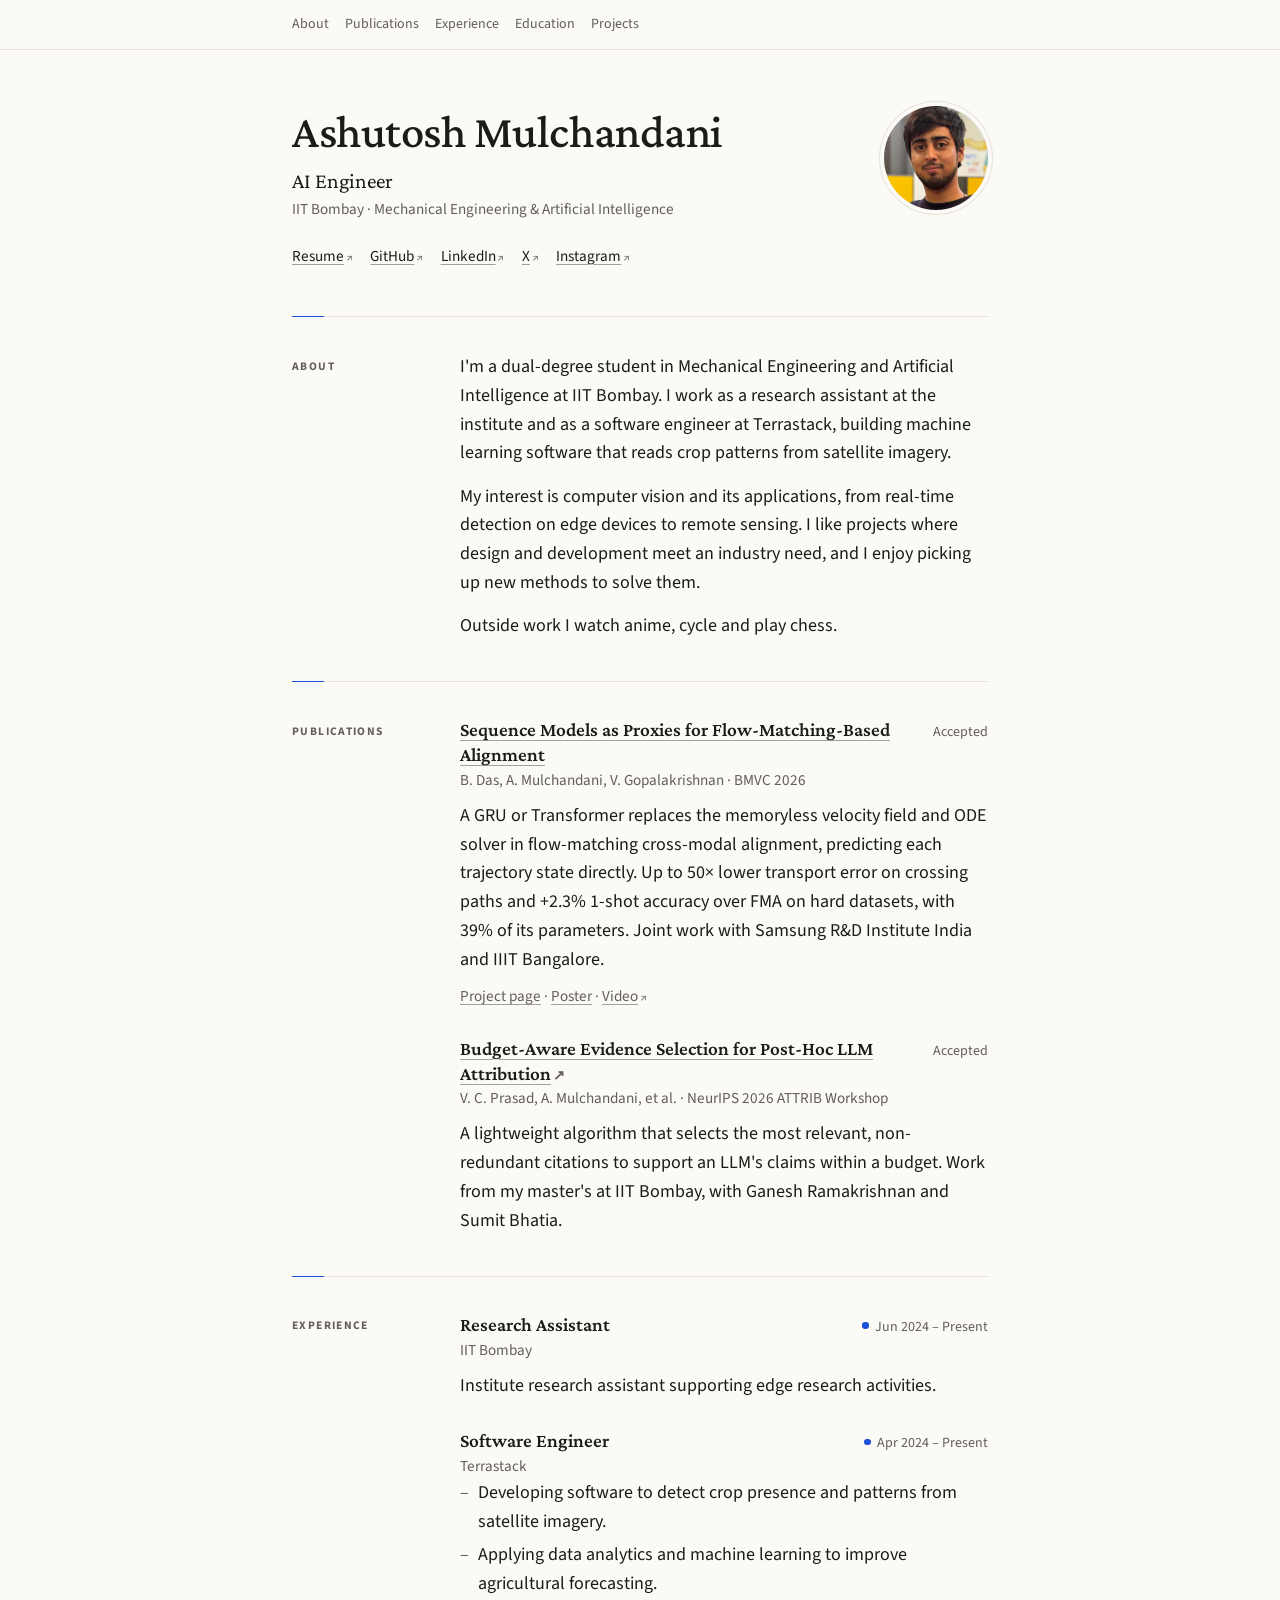
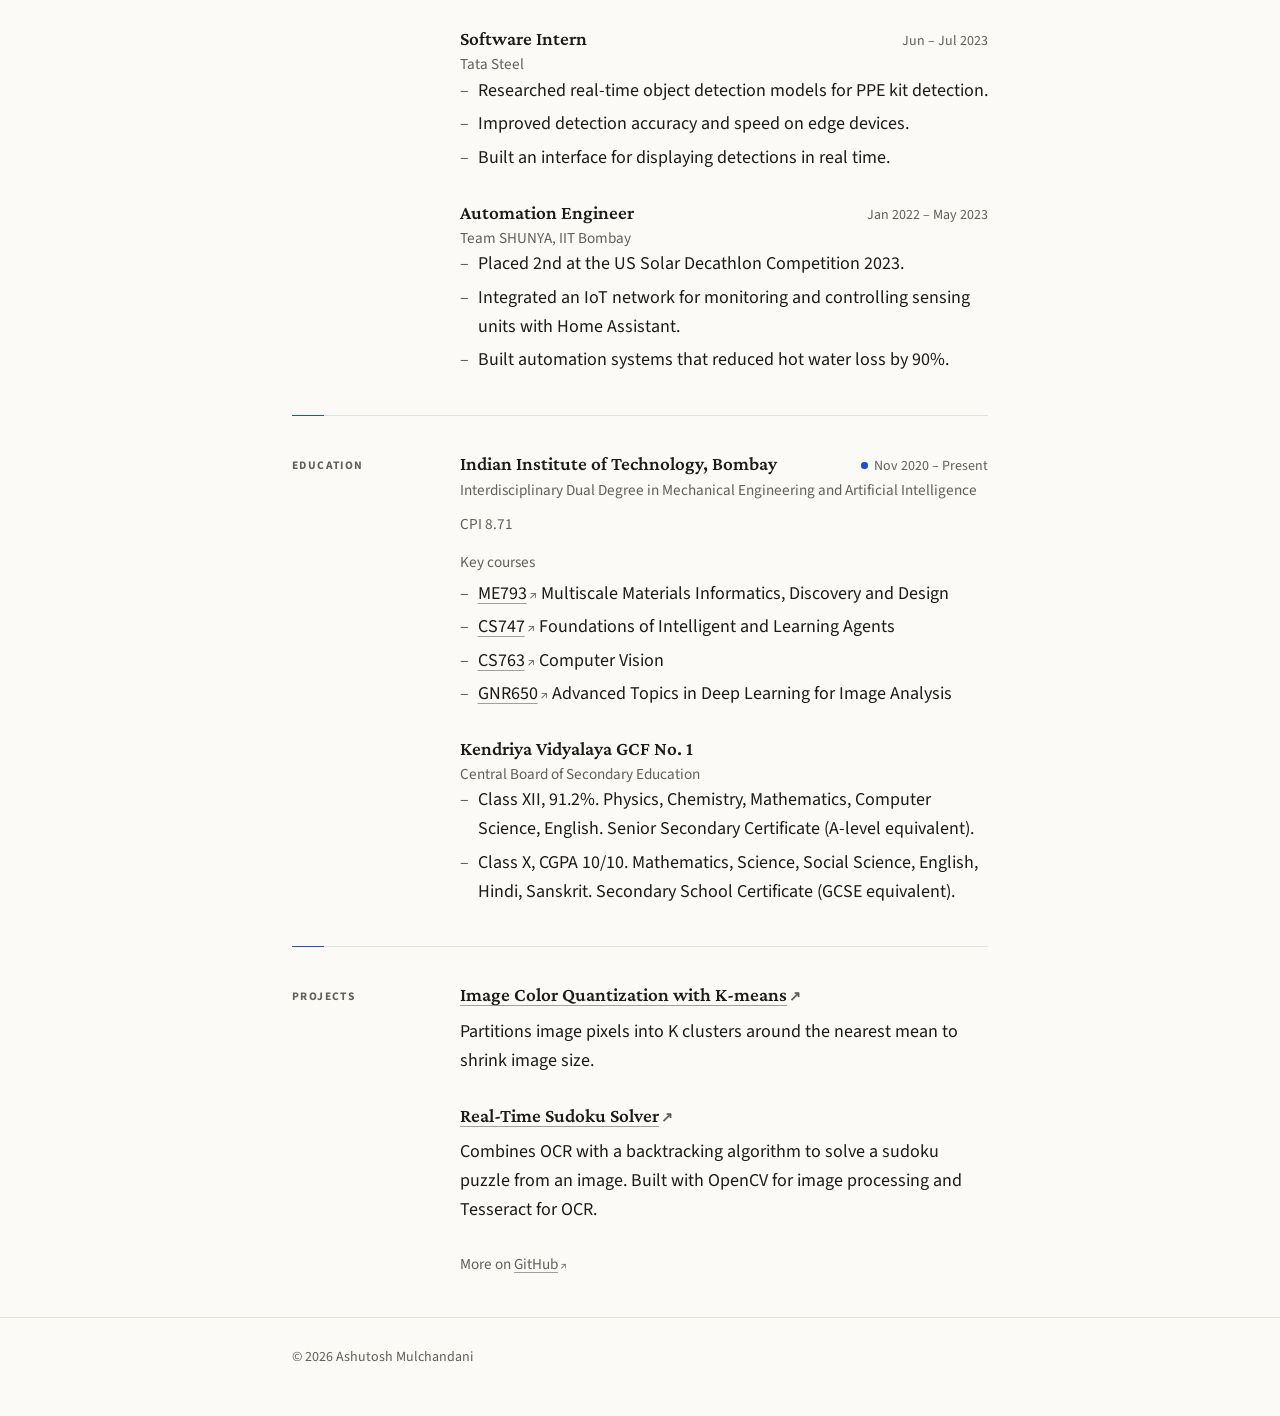
==== commit dc1b1923: "Added seqproxy project page" ====
--- a/index.html
+++ b/index.html
@@ -206,6 +206,14 @@
                 <h2>Publications</h2>
                 <div>
                     <article class="entry">
+                        <h3><a href="seqproxy/">Sequence Models as Proxies for Flow-Matching-Based Alignment</a></h3>
+                        <p class="when">Accepted</p>
+                        <p class="org">B. Das, A. Mulchandani, V. Gopalakrishnan · BMVC 2026</p>
+                        <p>A GRU or Transformer replaces the memoryless velocity field and ODE solver in flow-matching cross-modal alignment, predicting each trajectory state directly. Up to 50× lower transport error on crossing paths and +2.3% 1-shot accuracy over FMA on hard datasets, with 39% of its parameters. Joint work with Samsung R&amp;D Institute India and IIIT Bangalore.</p>
+                        <p class="sub"><a href="seqproxy/">Project page</a> · <a href="seqproxy/poster.pdf">Poster</a> · <a href="https://www.youtube.com/watch?v=YOUTUBE_ID" target="_blank" rel="noopener">Video</a></p>
+                    </article>
+
+                    <article class="entry">
                         <h3><a href="https://openreview.net/forum?id=wC7HtIPDXd" target="_blank" rel="noopener">Budget-Aware Evidence Selection for Post-Hoc LLM Attribution</a></h3>
                         <p class="when">Accepted</p>
                         <p class="org">V. C. Prasad, A. Mulchandani, et al. · NeurIPS 2026 ATTRIB Workshop</p>
